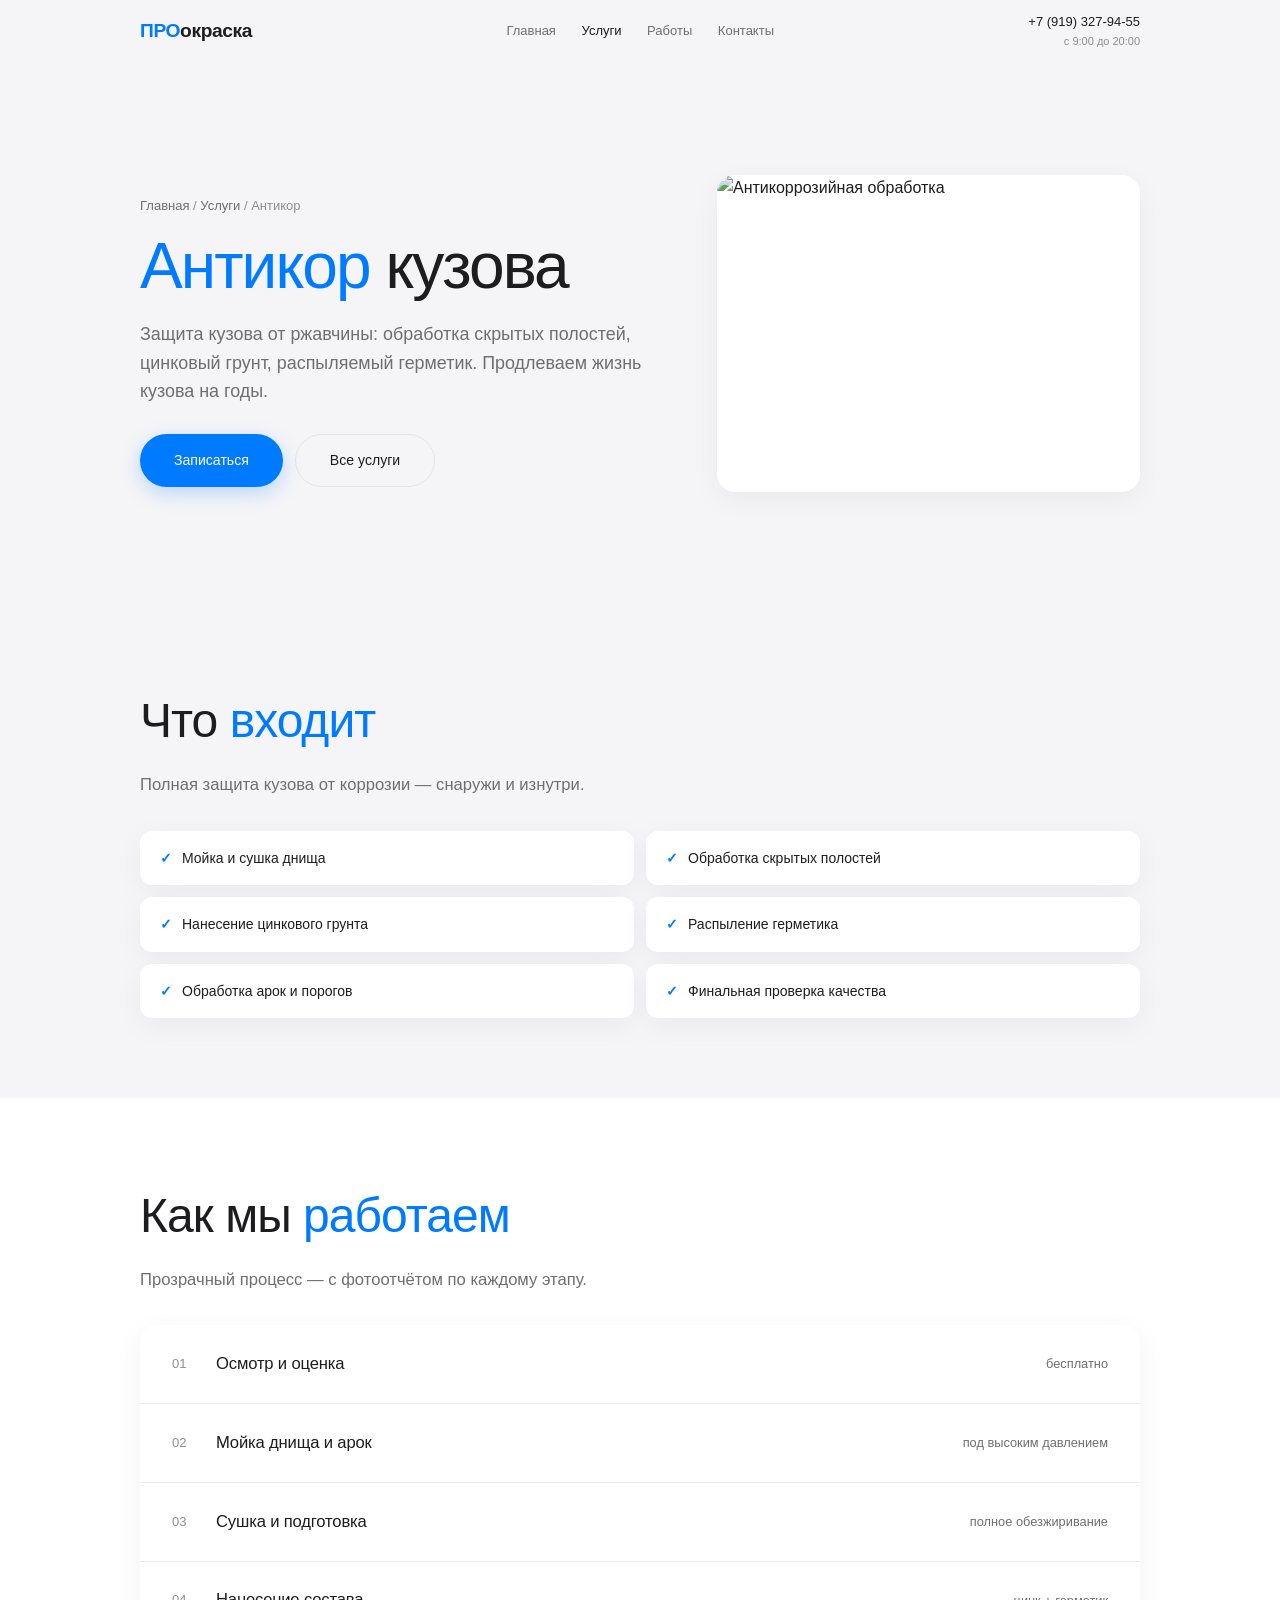
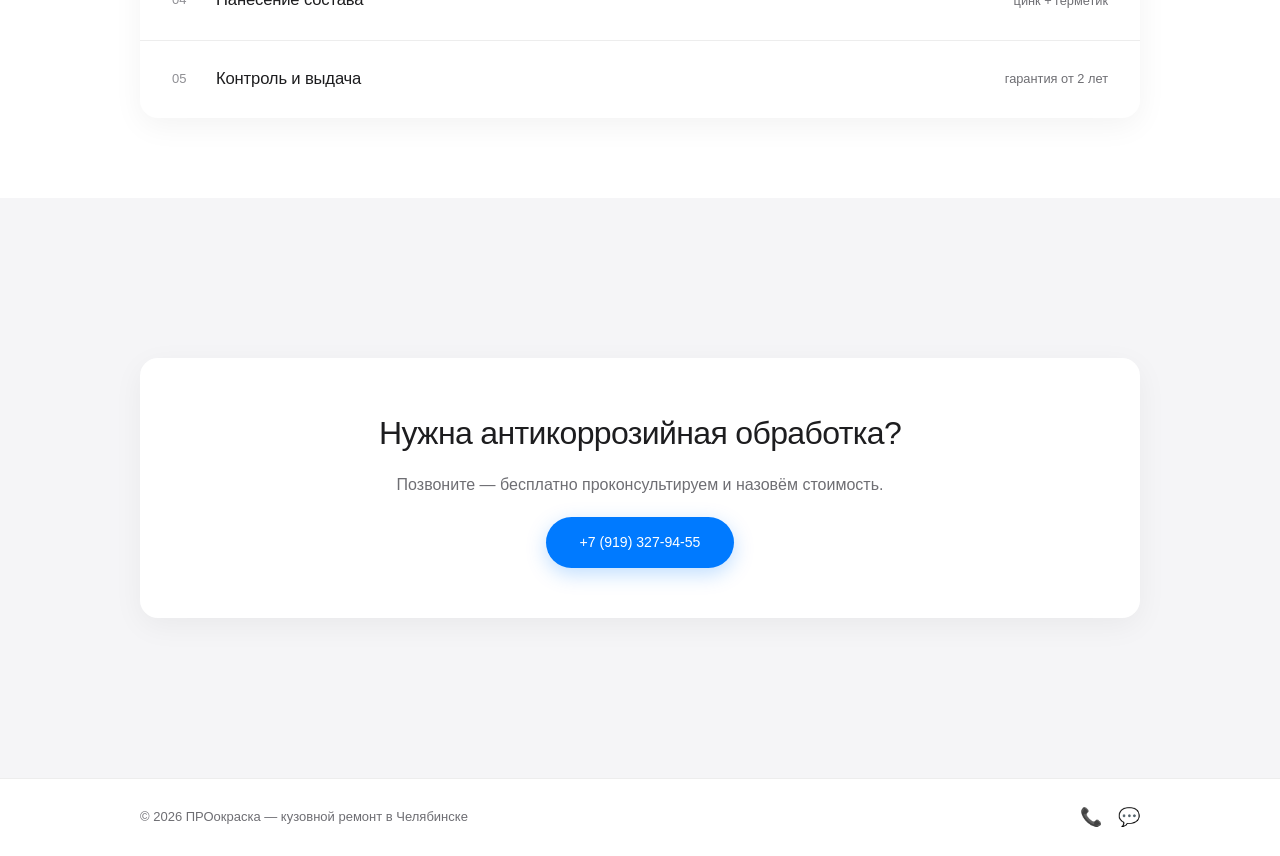
==== antikor.html @ 2a4dd172 "Add files via upload" ====
<!DOCTYPE html>
<html lang="ru">
<head>
<meta charset="UTF-8" />
<meta name="viewport" content="width=device-width, initial-scale=1.0, viewport-fit=cover" />
<title>Антикоррозийная обработка — ПРОокраска</title>
<meta name="description" content="Антикоррозийная обработка кузова в Челябинске: цинк, герметик, скрытые полости. Тел: +7 (919) 327-94-55." />
<link rel="stylesheet" href="styles.css" />
</head>
<body>

<header class="header">
  <div class="container header-inner">
    <a class="logo" href="index.html"><span>ПРО</span>окраска</a>
    <nav class="nav">
      <a href="index.html">Главная</a>
      <a href="services.html" class="active">Услуги</a>
      <a href="index.html#works">Работы</a>
      <a href="contacts.html">Контакты</a>
    </nav>
    <div class="header-phone">
      <a href="tel:+79193279455">+7 (919) 327-94-55</a>
      <small>с 9:00 до 20:00</small>
    </div>
  </div>
</header>

<section class="hero">
  <div class="container hero-grid">
    <div class="hero-content">
      <div class="breadcrumbs"><a href="index.html">Главная</a> / <a href="services.html">Услуги</a> / Антикор</div>
      <h1 style="margin-top:16px;"><span>Антикор</span> кузова</h1>
      <p>Защита кузова от ржавчины: обработка скрытых полостей, цинковый грунт, распыляемый герметик. Продлеваем жизнь кузова на годы.</p>
      <div class="hero-actions">
        <a href="tel:+79193279455" class="btn">Записаться</a>
        <a href="services.html" class="btn btn-outline">Все услуги</a>
      </div>
    </div>
    <div class="hero-image">
      <img src="4.JPG" alt="Антикоррозийная обработка" />
    </div>
  </div>
</section>

<section class="section">
  <div class="container">
    <h2 class="section-title fade">Что <span>входит</span></h2>
    <p class="section-sub fade">Полная защита кузова от коррозии — снаружи и изнутри.</p>
    <div class="feature-list fade">
      <div class="feat">Мойка и сушка днища</div>
      <div class="feat">Обработка скрытых полостей</div>
      <div class="feat">Нанесение цинкового грунта</div>
      <div class="feat">Распыление герметика</div>
      <div class="feat">Обработка арок и порогов</div>
      <div class="feat">Финальная проверка качества</div>
    </div>
  </div>
</section>

<section class="section section-alt">
  <div class="container">
    <h2 class="section-title fade">Как мы <span>работаем</span></h2>
    <p class="section-sub fade">Прозрачный процесс — с фотоотчётом по каждому этапу.</p>
    <div class="panel fade">
      <div class="panel-item"><span class="num">01</span><span class="label">Осмотр и оценка</span><span class="meta">бесплатно</span></div>
      <div class="panel-item"><span class="num">02</span><span class="label">Мойка днища и арок</span><span class="meta">под высоким давлением</span></div>
      <div class="panel-item"><span class="num">03</span><span class="label">Сушка и подготовка</span><span class="meta">полное обезжиривание</span></div>
      <div class="panel-item"><span class="num">04</span><span class="label">Нанесение состава</span><span class="meta">цинк + герметик</span></div>
      <div class="panel-item"><span class="num">05</span><span class="label">Контроль и выдача</span><span class="meta">гарантия от 2 лет</span></div>
    </div>
  </div>
</section>

<section class="section">
  <div class="container">
    <div class="cta fade">
      <h2>Нужна антикоррозийная обработка?</h2>
      <p>Позвоните — бесплатно проконсультируем и назовём стоимость.</p>
      <a href="tel:+79193279455" class="btn">+7 (919) 327-94-55</a>
    </div>
  </div>
</section>

<footer class="footer">
  <div class="container footer-inner">
    <div>&copy; 2026 ПРОокраска — кузовной ремонт в Челябинске</div>
    <div class="footer-socials">
      <a href="tel:+79193279455">📞</a>
      <a href="https://wa.me/79193279455" target="_blank">💬</a>
    </div>
  </div>
</footer>

<script src="script.js"></script>
</body>
</html>
---- styles.css ----
:root {
  --ground: #f5f5f7;
  --surface: #ffffff;
  --text: #1d1d1f;
  --text-secondary: #6e6e73;
  --text-tertiary: #8e8e93;
  --accent: #007aff;
  --accent-hover: #005bbf;
  --hairline: rgba(0,0,0,0.07);
  --radius-lg: 18px;
  --radius-sm: 12px;
  --shadow-soft: 0 8px 30px rgba(0,0,0,0.05);
  --shadow-hover: 0 20px 50px rgba(0,0,0,0.12);
  --font: -apple-system, BlinkMacSystemFont, "SF Pro Display", "SF Pro Text", "PingFang SC", "Helvetica Neue", sans-serif;
  --max-w: 1080px;
  --spacer: clamp(40px, 8vw, 80px);
}
@media (prefers-color-scheme: dark) {
  :root {
    --ground: #1c1c1e; --surface: #2c2c2e;
    --text: #f5f5f7; --text-secondary: #aeaeb2; --text-tertiary: #8e8e93;
    --hairline: rgba(255,255,255,0.08);
    --shadow-soft: 0 8px 30px rgba(0,0,0,0.4);
    --shadow-hover: 0 20px 50px rgba(0,0,0,0.6);
  }
}
* { margin:0; padding:0; box-sizing:border-box; }
html { scroll-behavior: smooth; }
body {
  font-family: var(--font); background: var(--ground); color: var(--text);
  line-height: 1.6; -webkit-font-smoothing: antialiased;
  transition: background 0.4s, color 0.4s;
}
.container { max-width: var(--max-w); margin: 0 auto; padding: 0 clamp(16px,4vw,40px); }
a { color: var(--accent); text-decoration: none; }
a:hover { color: var(--accent-hover); }

.header {
  position: sticky; top:0; z-index:100; padding:12px 0;
  background: rgba(245,245,247,0.75);
  backdrop-filter: blur(20px) saturate(180%);
  -webkit-backdrop-filter: blur(20px) saturate(180%);
  border-bottom: 1px solid transparent;
  transition: background 0.4s, border-color 0.4s, box-shadow 0.4s;
}
.header.scrolled {
  background: rgba(245,245,247,0.9);
  border-bottom-color: var(--hairline);
  box-shadow: 0 1px 12px rgba(0,0,0,0.03);
}
@media (prefers-color-scheme: dark) {
  .header { background: rgba(28,28,30,0.75); }
  .header.scrolled { background: rgba(28,28,30,0.9); }
}
.header-inner {
  display:flex; align-items:center; justify-content:space-between;
  gap:12px 20px; flex-wrap:wrap;
}
.logo {
  font-size: clamp(18px,1.5vw,22px); font-weight:600;
  letter-spacing:-0.02em; color:var(--text);
  display:flex; align-items:center;
}
.logo span { color: var(--accent); }
.nav { display:flex; gap: clamp(14px,2vw,26px); }
.nav a {
  color: var(--text-secondary); font-size: clamp(13px,1vw,15px);
  transition: color 0.2s;
}
.nav a:hover, .nav a.active { color: var(--text); }
.header-phone { font-size: clamp(13px,1vw,15px); font-weight:500; text-align:right; }
.header-phone a { color: var(--text); }
.header-phone small { display:block; font-size:11px; font-weight:400; color: var(--text-tertiary); }

.hero { padding: var(--spacer) 0; min-height: 60vh; display:flex; align-items:center; }
.hero-grid { display:grid; grid-template-columns: 1.1fr 0.9fr; gap: clamp(30px,5vw,60px); align-items:center; width:100%; }
.hero-content { opacity:0; transform: translateY(30px); animation: fadeUp 0.9s 0.2s forwards; }
@keyframes fadeUp { to { opacity:1; transform: translateY(0); } }
.hero h1 {
  font-size: clamp(38px,6.5vw,64px); font-weight:500;
  letter-spacing:-0.03em; line-height:1.05; margin-bottom:20px;
}
.hero h1 span { color: var(--accent); }
.hero p { font-size: clamp(16px,1.4vw,20px); color: var(--text-secondary); max-width:520px; margin-bottom:28px; }
.hero-actions { display:flex; gap:12px; flex-wrap:wrap; }
.hero-image {
  background: var(--surface); border-radius: var(--radius-lg);
  box-shadow: var(--shadow-soft); overflow:hidden; aspect-ratio:4/3;
  opacity:0; transform: scale(0.95); animation: scaleIn 0.9s 0.4s forwards;
  transition: box-shadow 0.4s;
}
.hero-image:hover { box-shadow: var(--shadow-hover); }
@keyframes scaleIn { to { opacity:1; transform: scale(1); } }
.hero-image img { width:100%; height:100%; object-fit:cover; display:block; transition: transform 0.6s; }
.hero-image:hover img { transform: scale(1.03); }

.btn {
  display:inline-flex; align-items:center; gap:8px;
  padding: clamp(11px,1.2vw,14px) clamp(24px,3vw,34px);
  border-radius: 980px; font-size: clamp(14px,1.1vw,16px);
  font-weight:500; background: var(--accent); color:#fff;
  border:none; cursor:pointer;
  transition: transform 0.15s cubic-bezier(0.34,1.56,0.64,1), box-shadow 0.3s, background 0.2s;
  box-shadow: 0 6px 20px rgba(0,122,255,0.25);
}
.btn:hover {
  background: var(--accent-hover); transform: scale(1.03);
  box-shadow: 0 10px 30px rgba(0,122,255,0.35); color:#fff;
}
.btn:active { transform: scale(0.96); }
.btn-outline { background: transparent; color: var(--text); box-shadow:none; border:1px solid var(--hairline); }
.btn-outline:hover { background: rgba(0,0,0,0.04); color: var(--text); transform: scale(1.03); box-shadow:none; }
@media (prefers-color-scheme: dark) { .btn-outline:hover { background: rgba(255,255,255,0.06); } }

.section { padding: var(--spacer) 0; }
.section-alt { background: var(--surface); }
.section-title { font-size: clamp(28px,4.5vw,48px); font-weight:500; letter-spacing:-0.02em; margin-bottom:12px; }
.section-title span { color: var(--accent); }
.section-sub { font-size: clamp(15px,1.3vw,18px); color: var(--text-secondary); margin-bottom:32px; max-width:620px; }

.panel {
  background: var(--surface); border-radius: var(--radius-lg);
  box-shadow: var(--shadow-soft); overflow:hidden;
  transition: box-shadow 0.4s;
}
.panel:hover { box-shadow: var(--shadow-hover); }
.panel-item {
  padding: clamp(18px,2vw,26px) clamp(20px,2.5vw,32px);
  border-bottom:1px solid var(--hairline);
  display:flex; align-items:center; gap:16px; flex-wrap:wrap;
  transition: background 0.2s; color: inherit;
}
.panel-item:hover { background: rgba(0,122,255,0.04); }
@media (prefers-color-scheme: dark) { .panel-item:hover { background: rgba(0,122,255,0.1); } }
.panel-item:last-child { border-bottom:none; }
.panel-item .num { width:28px; flex-shrink:0; font-size:13px; color:var(--text-tertiary); font-variant-numeric: tabular-nums; }
.panel-item .label { flex:1; min-width:180px; font-size: clamp(15px,1.3vw,18px); font-weight:500; letter-spacing:-0.01em; }
.panel-item .meta { font-size: clamp(12px,1vw,14px); color: var(--text-secondary); }
.panel-item .action { font-size: clamp(13px,1vw,15px); color: var(--accent); font-weight:500; white-space:nowrap; }
.panel-item .action::after { content: ' →'; display:inline-block; transition: transform 0.2s; }
.panel-item:hover .action::after { transform: translateX(4px); }

.grid-2 { display:grid; grid-template-columns: 1fr 1fr; gap: clamp(16px,2vw,24px); }
.grid-3 { display:grid; grid-template-columns: repeat(3,1fr); gap: clamp(16px,2vw,24px); }
.card {
  background: var(--surface); border-radius: var(--radius-lg);
  overflow:hidden; box-shadow: var(--shadow-soft);
  transition: transform 0.3s, box-shadow 0.3s;
  display:flex; flex-direction:column;
}
.card:hover { transform: translateY(-6px); box-shadow: var(--shadow-hover); }
.card img { width:100%; aspect-ratio:4/3; object-fit:cover; display:block; }
.card-body { padding: clamp(18px,2vw,24px); }
.card-body h3 { font-size: clamp(16px,1.4vw,20px); font-weight:500; letter-spacing:-0.01em; margin-bottom:6px; }
.card-body p { font-size: clamp(13px,1.05vw,15px); color: var(--text-secondary); line-height:1.55; }

.gallery { display:grid; grid-template-columns: repeat(auto-fit, minmax(min(100%, 220px), 1fr)); gap: clamp(12px,1.6vw,18px); }
.gallery .item {
  aspect-ratio:1/1; background: var(--surface);
  border-radius: var(--radius-sm); overflow:hidden;
  box-shadow: var(--shadow-soft); cursor:pointer;
  transition: transform 0.3s, box-shadow 0.3s;
  opacity:0; transform: scale(0.94);
}
.gallery .item.visible { animation: popIn 0.6s forwards; }
.gallery .item:hover { transform: scale(1.03); box-shadow: var(--shadow-hover); }
@keyframes popIn { to { opacity:1; transform: scale(1); } }
.gallery .item img { width:100%; height:100%; object-fit:cover; display:block; }

.contact-grid { display:grid; grid-template-columns: 1fr 1fr; gap: clamp(24px,4vw,48px); align-items:stretch; }
.contact-card {
  background: var(--surface); border-radius: var(--radius-lg);
  box-shadow: var(--shadow-soft); padding: clamp(24px,3vw,40px);
}
.contact-card h3 { font-size: clamp(20px,1.8vw,26px); font-weight:500; letter-spacing:-0.01em; margin-bottom:16px; }
.contact-card .row {
  display:flex; justify-content:space-between; gap:16px;
  padding:12px 0; border-bottom:1px solid var(--hairline);
  font-size: clamp(14px,1.1vw,16px);
}
.contact-card .row:last-of-type { border-bottom:none; }
.contact-card .row .k { color: var(--text-secondary); }
.contact-card .row .v { color: var(--text); font-weight:500; text-align:right; }
.contact-card .row .v a { color: var(--text); }
.contact-card .row .v a:hover { color: var(--accent); }
.map {
  background: var(--surface); border-radius: var(--radius-lg);
  box-shadow: var(--shadow-soft);
  display:flex; flex-direction:column; align-items:center; justify-content:center;
  padding:20px; text-align:center; color: var(--text-secondary); font-size:14px;
  min-height: 320px;
}
.map .icon { font-size:48px; margin-bottom:8px; }

.footer {
  border-top:1px solid var(--hairline); padding:24px 0;
  background: var(--surface); margin-top: var(--spacer);
}
.footer-inner {
  display:flex; justify-content:space-between; align-items:center;
  gap:16px; flex-wrap:wrap; font-size:13px; color: var(--text-secondary);
}
.footer-socials { display:flex; gap:16px; }
.footer-socials a { color: var(--text-secondary); font-size:18px; transition: color 0.2s, transform 0.2s; }
.footer-socials a:hover { color: var(--accent); transform: translateY(-2px); }

.fade { opacity:0; transform: translateY(30px); transition: opacity 0.7s ease, transform 0.7s ease; }
.fade.visible { opacity:1; transform: translateY(0); }
.fade-delay-1 { transition-delay: 0.05s; }
.fade-delay-2 { transition-delay: 0.10s; }
.fade-delay-3 { transition-delay: 0.15s; }

.breadcrumbs { font-size:13px; color: var(--text-tertiary); padding: 16px 0 0; }
.breadcrumbs a { color: var(--text-secondary); }
.breadcrumbs a:hover { color: var(--accent); }

.feature-list { display:grid; grid-template-columns: repeat(2, 1fr); gap: 12px; margin-top: 20px; }
.feature-list .feat {
  background: var(--surface); border-radius: var(--radius-sm);
  padding: 16px 20px; box-shadow: var(--shadow-soft);
  font-size: 14px; color: var(--text);
  display:flex; align-items:flex-start; gap:10px;
}
.feature-list .feat::before {
  content:'✓'; color: var(--accent); font-weight:700; flex-shrink:0;
}

.cta {
  background: var(--surface); border-radius: var(--radius-lg);
  padding: clamp(30px,4vw,50px); text-align:center;
  box-shadow: var(--shadow-soft); margin-top: var(--spacer);
}
.cta h2 { font-size: clamp(22px,3vw,32px); font-weight:500; letter-spacing:-0.02em; margin-bottom:12px; }
.cta p { color: var(--text-secondary); margin-bottom: 20px; }

@media (max-width: 900px) {
  .hero-grid { grid-template-columns: 1fr; }
  .grid-2, .grid-3 { grid-template-columns: 1fr 1fr; }
  .contact-grid { grid-template-columns: 1fr; }
  .feature-list { grid-template-columns: 1fr; }
}
@media (max-width: 640px) {
  .nav { display:none; }
  .hero h1 { font-size: clamp(30px,9vw,42px); }
  .hero-content { text-align:center; }
  .hero-actions { justify-content: center; }
  .hero-actions .btn { width:100%; justify-content:center; }
  .grid-2, .grid-3 { grid-template-columns: 1fr; }
  .gallery { grid-template-columns: repeat(2,1fr); }
  .panel-item { flex-direction: column; align-items: stretch; gap:6px; }
  .panel-item .num { display:none; }
}
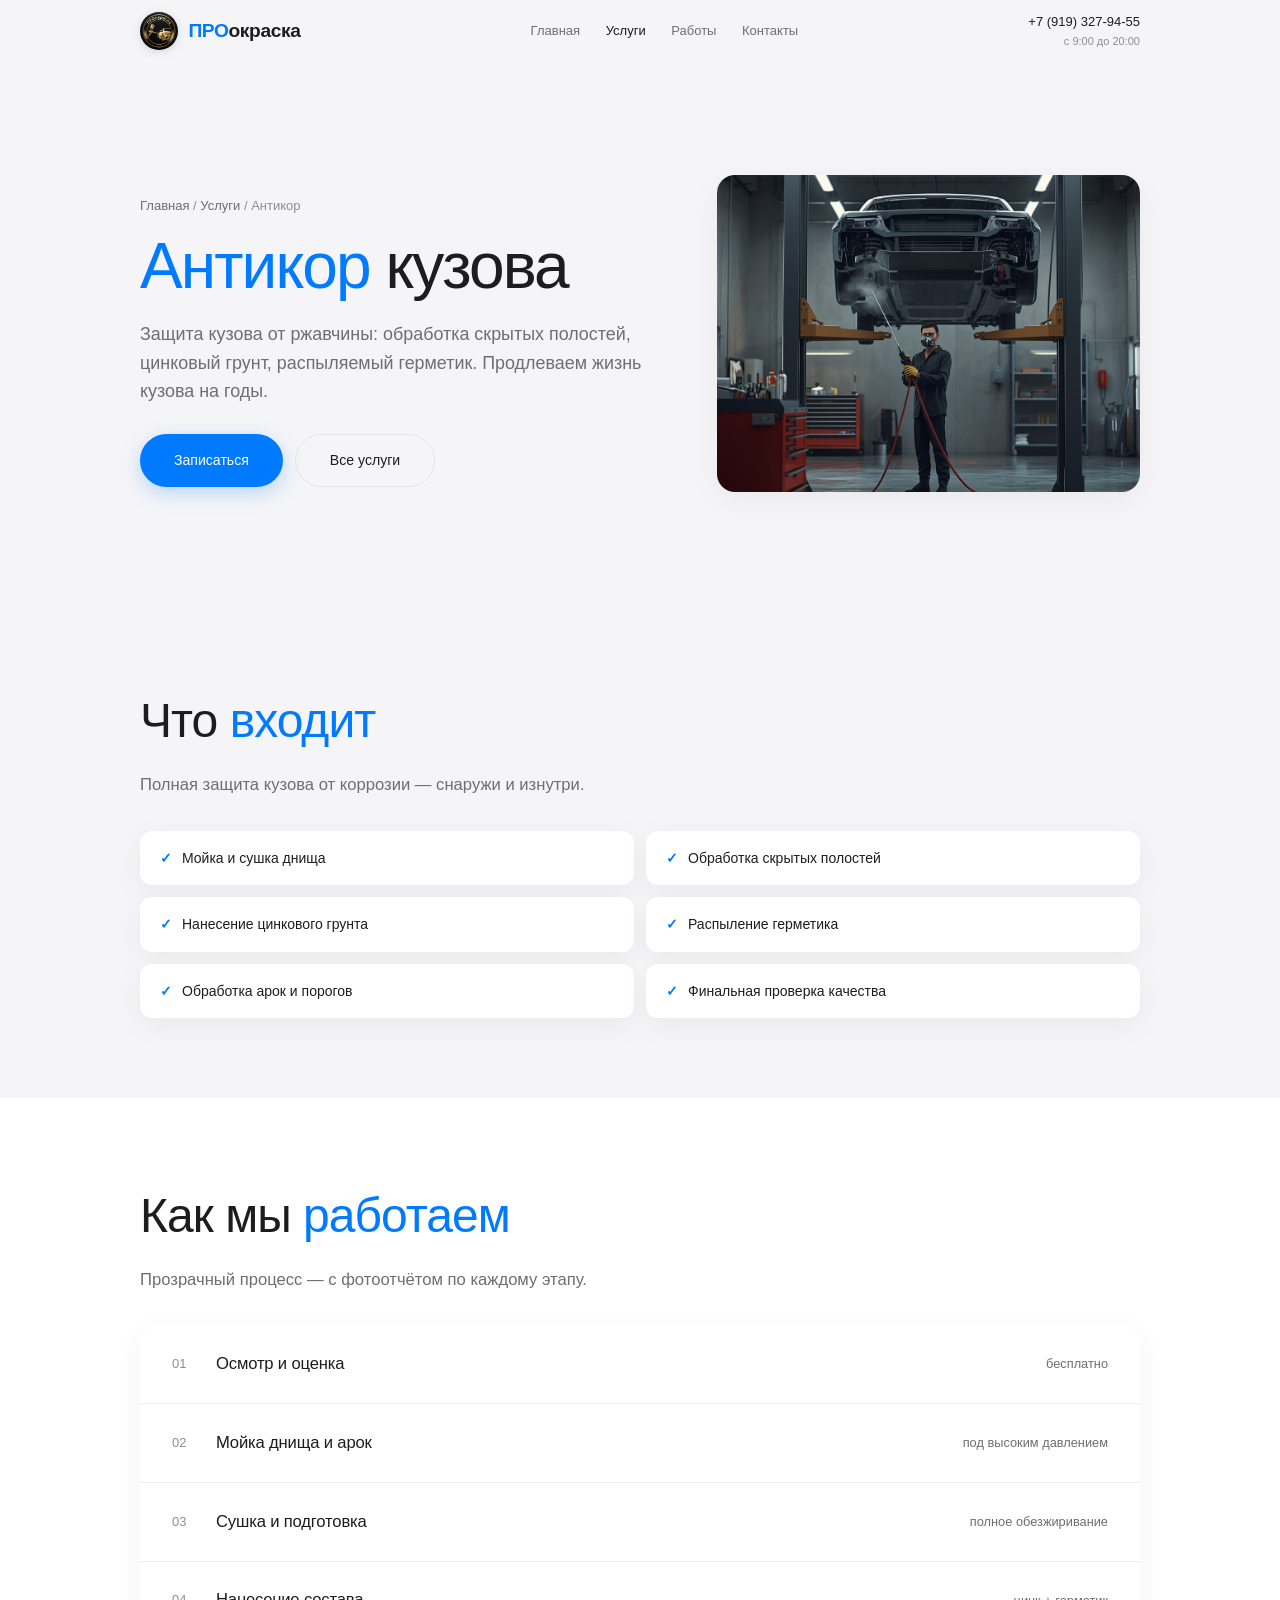
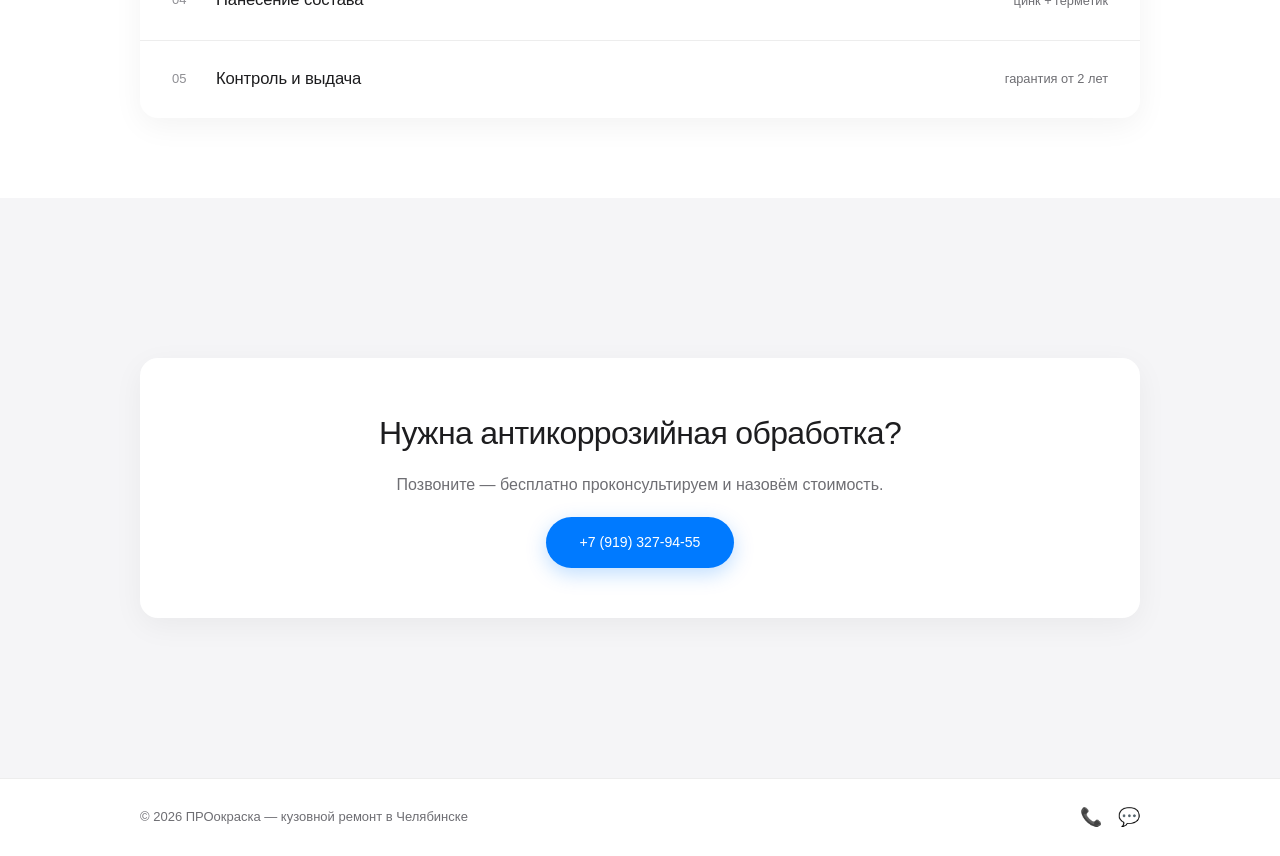
==== commit 627a3abc: "Update antikor.html" ====
--- a/antikor.html
+++ b/antikor.html
@@ -5,13 +5,18 @@
 <meta name="viewport" content="width=device-width, initial-scale=1.0, viewport-fit=cover" />
 <title>Антикоррозийная обработка — ПРОокраска</title>
 <meta name="description" content="Антикоррозийная обработка кузова в Челябинске: цинк, герметик, скрытые полости. Тел: +7 (919) 327-94-55." />
+<link rel="icon" type="image/jpeg" href="Auto_1.JPG" />
+<link rel="apple-touch-icon" href="Auto_1.JPG" />
 <link rel="stylesheet" href="styles.css" />
 </head>
 <body>
 
 <header class="header">
   <div class="container header-inner">
-    <a class="logo" href="index.html"><span>ПРО</span>окраска</a>
+    <a class="logo" href="index.html">
+      <img src="Auto_1.JPG" alt="ПРОокраска" class="logo-img" />
+      <span class="logo-text"><span>ПРО</span>окраска</span>
+    </a>
     <nav class="nav">
       <a href="index.html">Главная</a>
       <a href="services.html" class="active">Услуги</a>
@@ -93,4 +98,4 @@
 
 <script src="script.js"></script>
 </body>
-</html>+</html>
--- a/styles.css
+++ b/styles.css
@@ -59,9 +59,23 @@
 .logo {
   font-size: clamp(18px,1.5vw,22px); font-weight:600;
   letter-spacing:-0.02em; color:var(--text);
-  display:flex; align-items:center;
-}
-.logo span { color: var(--accent); }
+  display:flex; align-items:center; gap:10px;
+  text-decoration: none;
+}
+.logo:hover { color: var(--text); }
+.logo-img {
+  width: clamp(34px, 3vw, 42px);
+  height: clamp(34px, 3vw, 42px);
+  border-radius: 50%;
+  object-fit: cover;
+  flex-shrink: 0;
+  box-shadow: 0 2px 8px rgba(0,0,0,0.12);
+  background: #000;
+  transition: transform 0.2s;
+}
+.logo:hover .logo-img { transform: scale(1.05); }
+.logo-text { display: inline-block; }
+.logo-text span { color: var(--accent); }
 .nav { display:flex; gap: clamp(14px,2vw,26px); }
 .nav a {
   color: var(--text-secondary); font-size: clamp(13px,1vw,15px);
@@ -249,4 +263,5 @@
   .gallery { grid-template-columns: repeat(2,1fr); }
   .panel-item { flex-direction: column; align-items: stretch; gap:6px; }
   .panel-item .num { display:none; }
-}+  .logo-img { width: 32px; height: 32px; }
+}
